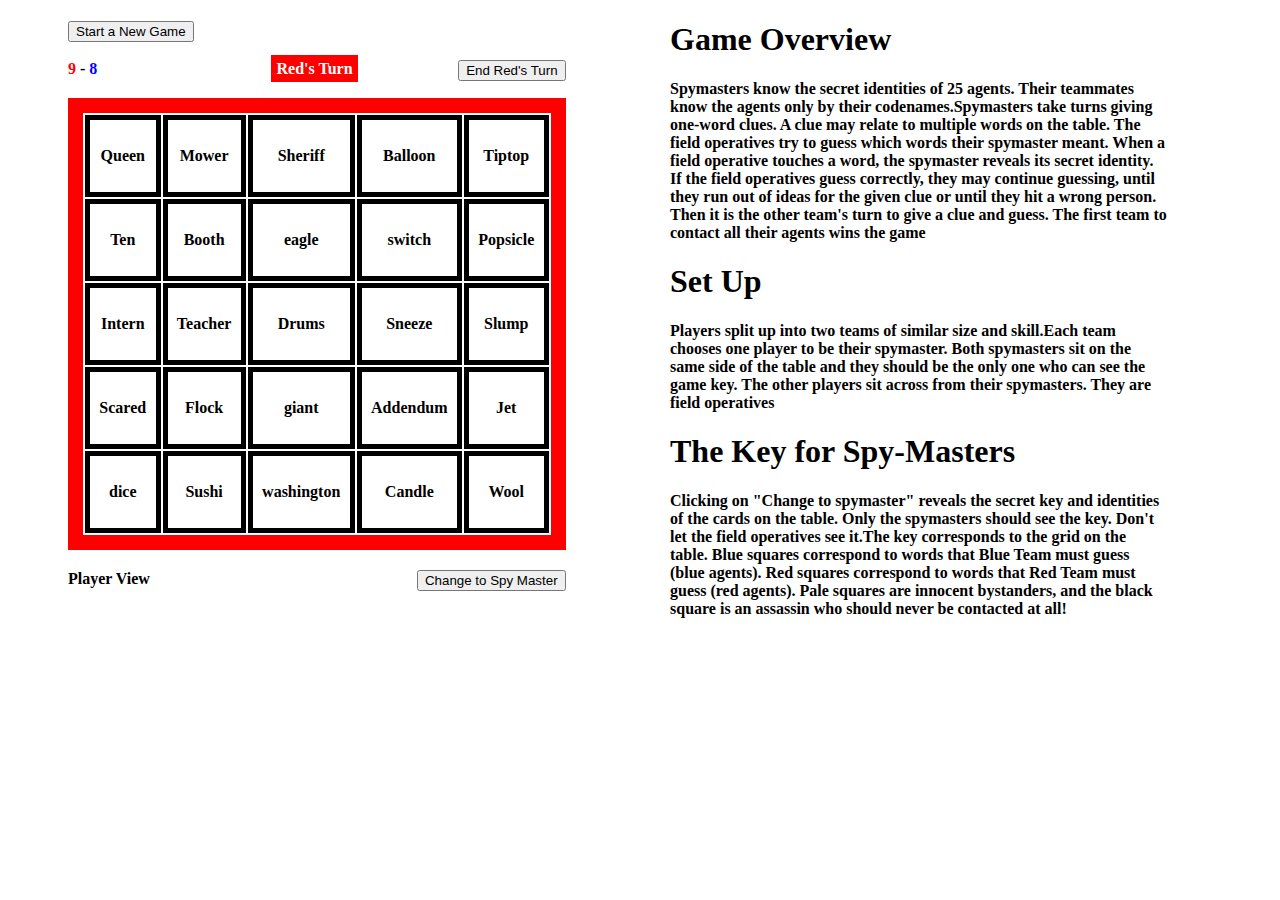
==== codenames.html @ 4686f3b9 "Update codenames.html" ====
<!DOCTYPE html PUBLIC "-//W3C//DTD XHTML 1.0 Strict//EN" "http://www.w3.org/TR/xhtml1/DTD/xhtml1-strict.dtd">
<?xml version="1.0" encoding="UTF-8" ?>
<html xmlns="http://www.w3.org/1999/xhtml" lang="en" xml:lang="en">
<head>
    <meta http-equiv="Content-Type" content="XMLCCLREQUEST,APPLINK,MPAGES_EVENT,CCLLINK" name="discern"/>
	
	<link href="css/codenames.css" rel="stylesheet" />
	<script src="js/jquery-1.9.1.js"></script>
	<script src="js/codenames.js"></script>
			
	</style>
</head>
<body>
	<div>
		<div class = "container">
			<button class="button" id="grid-generate" onclick="createGrid()" >Start a New Game</button><BR><BR>
			<div class="data-row"><span id="team1score"></span> - <span id="team2score"></span><span class="team-turn" id="teamturn"></span><button class = "end-turn" 		id="endturn" onclick="endTurn()"></button>
			</div> 
					<table class ="grid" id="tablegrid">
						<tbody>
							<tr>
								<td id="1"></td>
								<td id="2"></td>
								<td id="3"></td>
								<td id="4"></td>
								<td id="5"></td>
							</tr>
							<tr>
								<td id="6"></td>
								<td id="7"></td>
								<td id="8"></td>
								<td id="9"></td>
								<td id="10"></td>
							</tr>
							<tr>
								<td id="11"></td>
								<td id="12"></td>
								<td id="13"></td>
								<td id="14"></td>
								<td id="15"></td>
							</tr>
							<tr>
								<td id="16"></td>
								<td id="17"></td>
								<td id="18"></td>
								<td id="19"></td>
								<td id="20"></td>
							</tr>
							<tr>
								<td id="21"></td>
								<td id="22"></td>
								<td id="23"></td>
								<td id="24"></td>
								<td id="25"></td>
							</tr>
						</tbody>
					</table> 		
			<div class="data-row"><span  id="view-type">Player View</span>				
				<button class="end-turn" id="toggle-view" onclick="changeView()" >Change to Spy Master</button>
			</div>
		</div>
		
		<div class="rules">
			<h1>Game Overview</h1><p>Spymasters know the secret identities of 25 agents. Their teammates know the agents only by their
				codenames.Spymasters take turns giving one-word clues. A clue may relate to multiple words on the table. The field
				operatives try to guess which words their spymaster meant. When a field operative touches a word, the
				spymaster reveals its secret identity. If the field operatives guess correctly, they may continue guessing,
				until they run out of ideas for the given clue or until they hit a wrong person. Then it is the other team's
				turn to give a clue and guess. The first team to contact all their agents wins the game</p>
			<h1>Set Up</h1><p>Players split up into two teams of similar
				size and skill.Each team chooses one player to be
				their spymaster. Both spymasters sit on
				the same side of the table and they should be the only one who can see the game key. The other
				players sit across from their spymasters.
				They are field operatives</p>
			<h1>The Key for Spy-Masters</h1><p>Clicking on "Change to spymaster" reveals the secret key and identities of the cards on the table. Only the spymasters
				should see the key. Don't let the field operatives see it.The key corresponds to the grid on the table. Blue squares correspond to words that Blue Team must
				guess (blue agents). Red squares correspond to words that Red Team must guess (red agents). Pale
				squares are innocent bystanders, and the black square is an assassin who should never be contacted at all!</p>
		</div>	
	</div>

<script type="text/javascript">
    createGrid();
</script>
</body>
</html>
---- css/codenames.css ----
table {
  width: 100%;
}

td {
  width:10%;height:70px;
  border: 5px solid black;
  position: relative;
  text-align: center;
  font-weight:bold;
}



		
div {font-weight:bold;padding-left:20px;}
.container{width:40%;float:left;}
.grid {border-width:15px;border-style: solid; margin:20px;}
.button{margin-left:20px;}
.first-color{background-color:#F00;}
.second-color{background-color:#00F;}
.default-color td {background-color:#FFF;}
.neutral-color {background-color:#B0ADAD;}
.assassign-color {background-color:#7CFC00;}
.end-turn{float:right;}
.team-turn{text-align:center;margin-left:35%;color:#FFF;font-weight:bold;padding: 5px;}
.data-row{margin-right:-20px;}
.center{text-align:center;color:#FFF;font-weight:bold;padding: 5px;}
.rules {margin-left:50%;width:40%;}
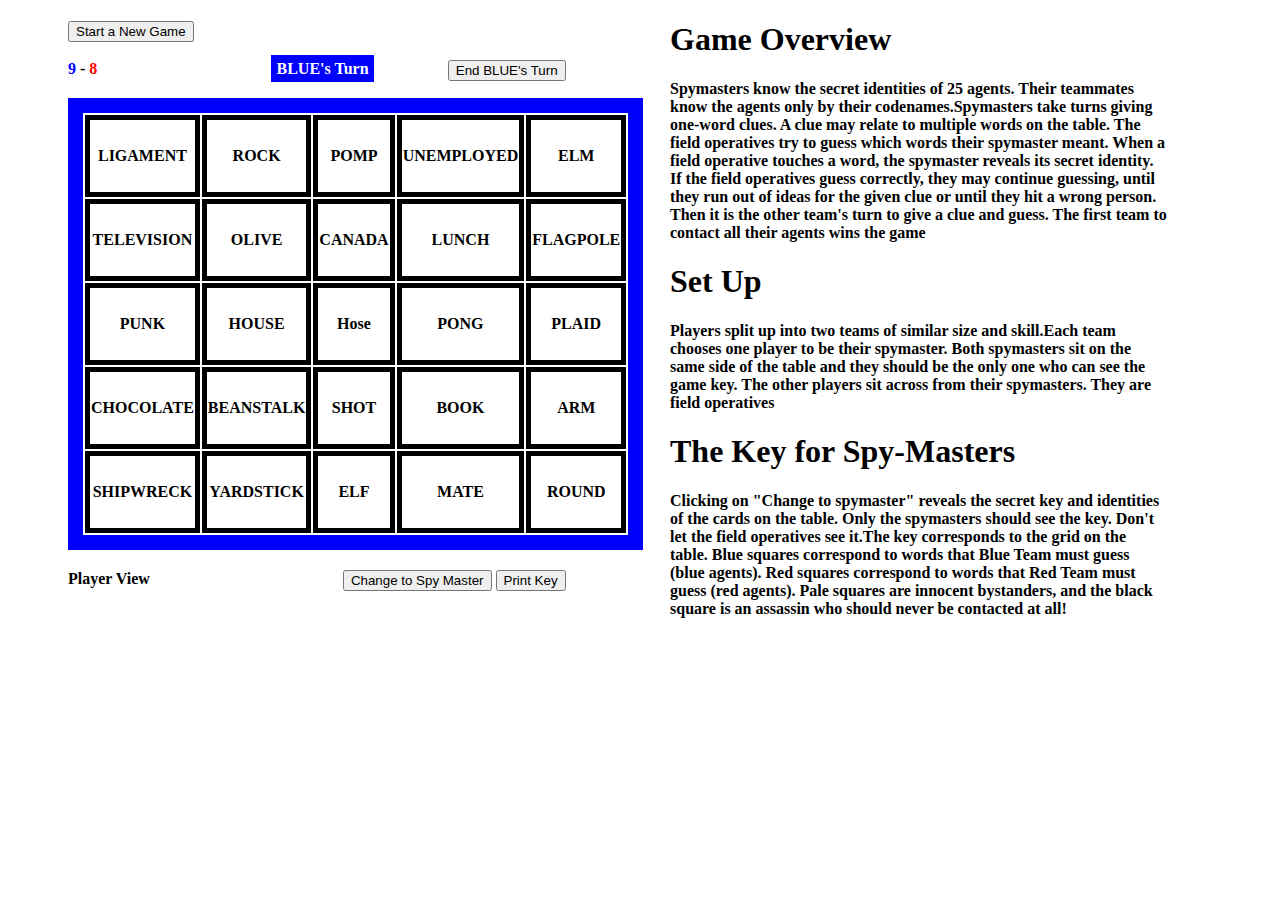
==== commit 2df0a8d0: "Update codenames.html" ====
--- a/codenames.html
+++ b/codenames.html
@@ -56,8 +56,12 @@
 						</tbody>
 					</table> 		
 			<div class="data-row"><span  id="view-type">Player View</span>				
-				<button class="end-turn" id="toggle-view" onclick="changeView()" >Change to Spy Master</button>
+				<span class="end-turn">
+					<button id="toggle-view" onclick="changeView()" >Change to Spy Master</button>
+					<button onclick="printKey()">Print Key</button>
+				</span>
 			</div>
+			
 		</div>
 		
 		<div class="rules">
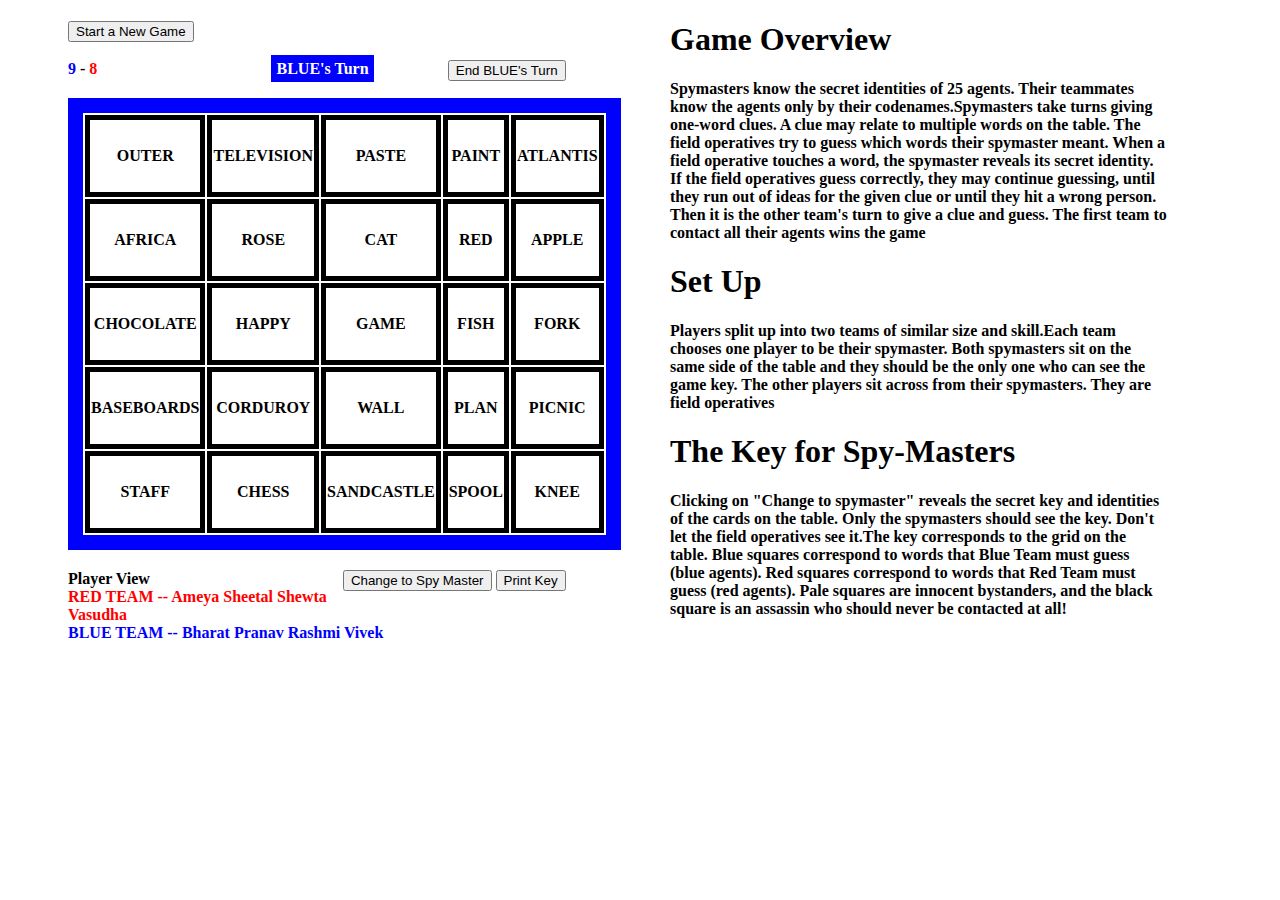
==== commit 211d64e7: "Update codenames.html" ====
--- a/codenames.html
+++ b/codenames.html
@@ -61,6 +61,8 @@
 					<button onclick="printKey()">Print Key</button>
 				</span>
 			</div>
+			<div style="color:red;font-weight:bold;">RED TEAM -- Ameya  Sheetal  Shewta  Vasudha</div>
+			<div style="color:blue;font-weight:bold;">BLUE TEAM -- Bharat  Pranav   Rashmi   Vivek</div>
 			
 		</div>
 		
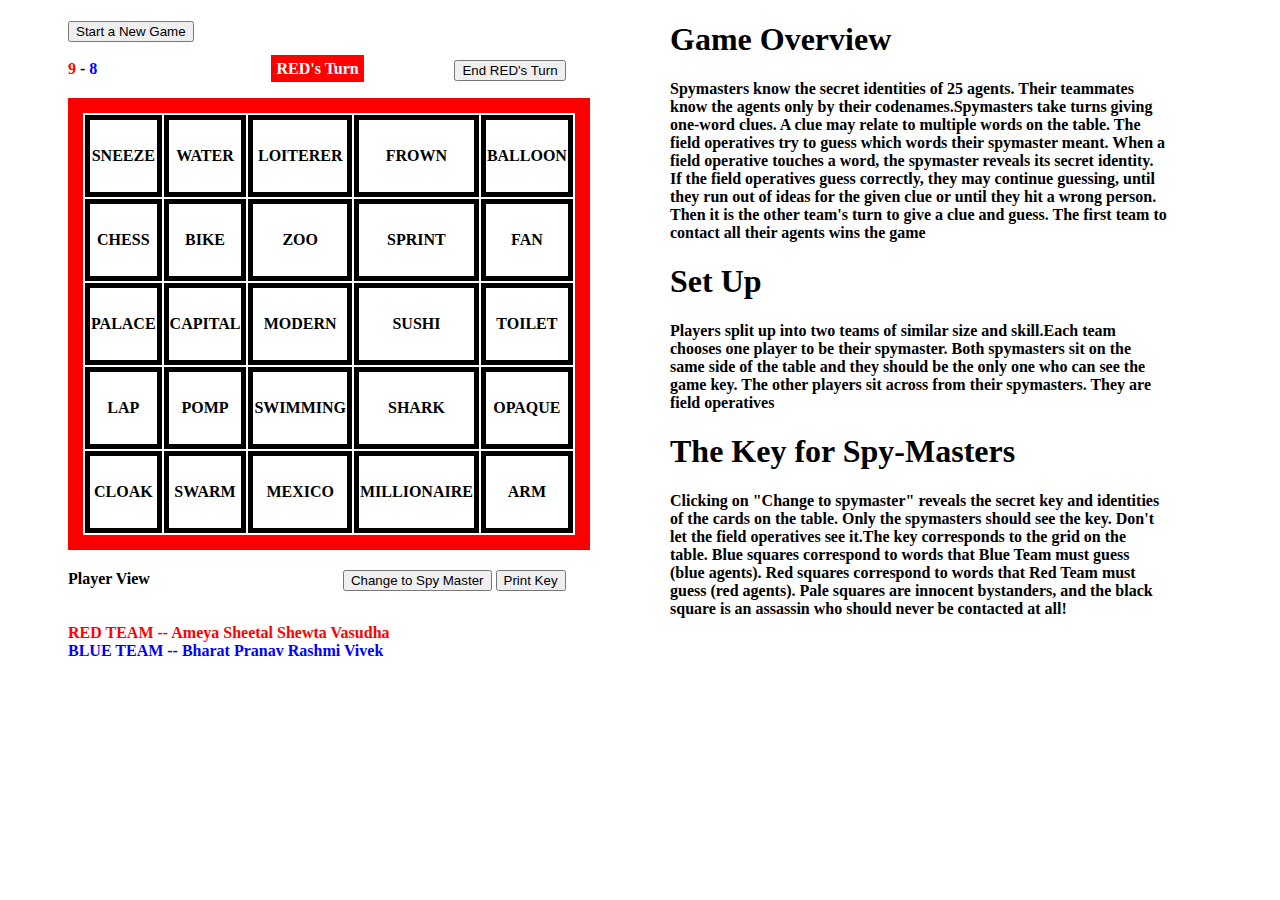
==== commit 43b18f78: "Update codenames.html" ====
--- a/codenames.html
+++ b/codenames.html
@@ -60,7 +60,7 @@
 					<button id="toggle-view" onclick="changeView()" >Change to Spy Master</button>
 					<button onclick="printKey()">Print Key</button>
 				</span>
-			</div>
+			</div><br><br>
 			<div style="color:red;font-weight:bold;">RED TEAM -- Ameya  Sheetal  Shewta  Vasudha</div>
 			<div style="color:blue;font-weight:bold;">BLUE TEAM -- Bharat  Pranav   Rashmi   Vivek</div>
 			
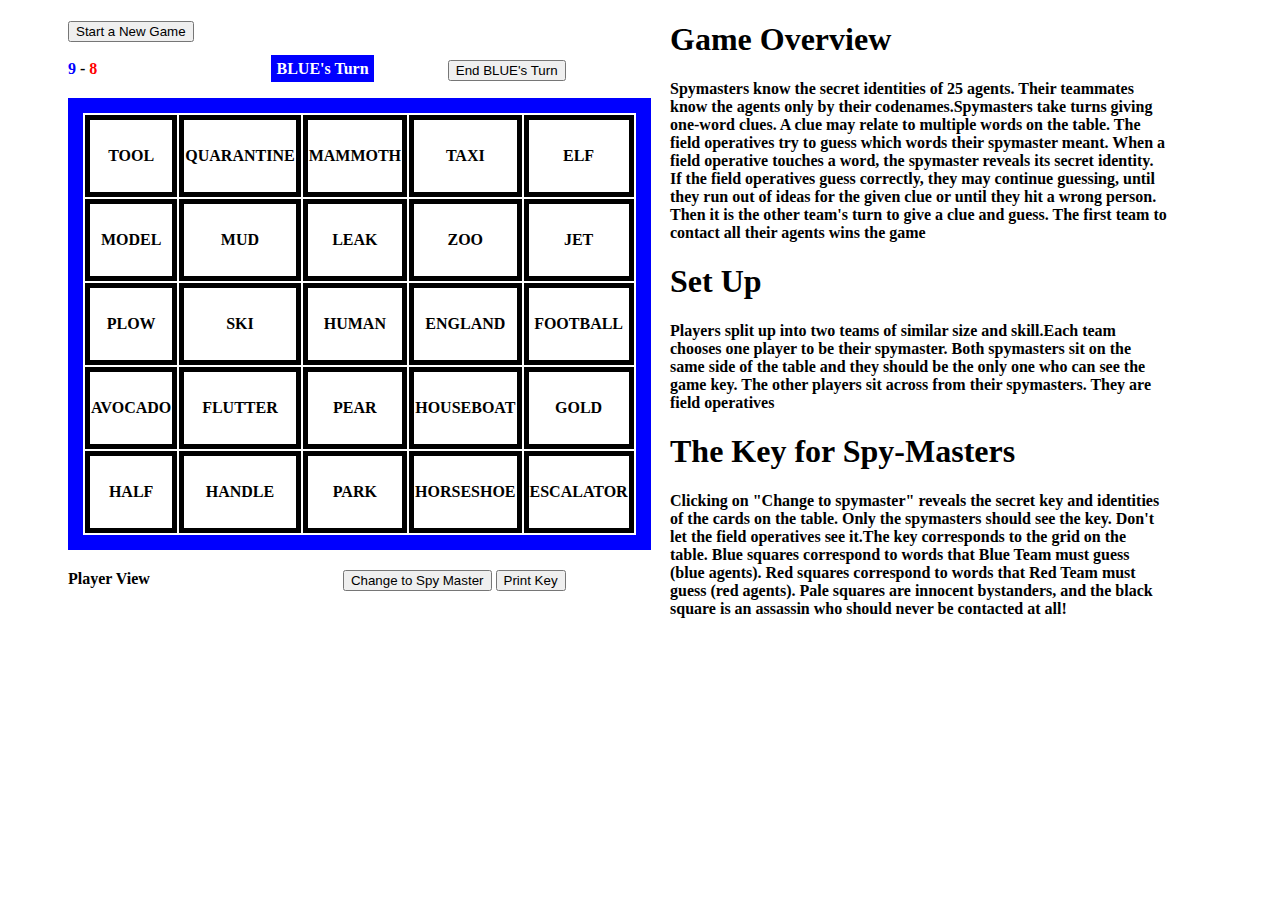
==== commit d07a093c: "Update codenames.html" ====
--- a/codenames.html
+++ b/codenames.html
@@ -60,10 +60,7 @@
 					<button id="toggle-view" onclick="changeView()" >Change to Spy Master</button>
 					<button onclick="printKey()">Print Key</button>
 				</span>
-			</div><br><br>
-			<div style="color:red;font-weight:bold;">RED TEAM -- Ameya  Sheetal  Shewta  Vasudha</div>
-			<div style="color:blue;font-weight:bold;">BLUE TEAM -- Bharat  Pranav   Rashmi   Vivek</div>
-			
+			</div>
 		</div>
 		
 		<div class="rules">
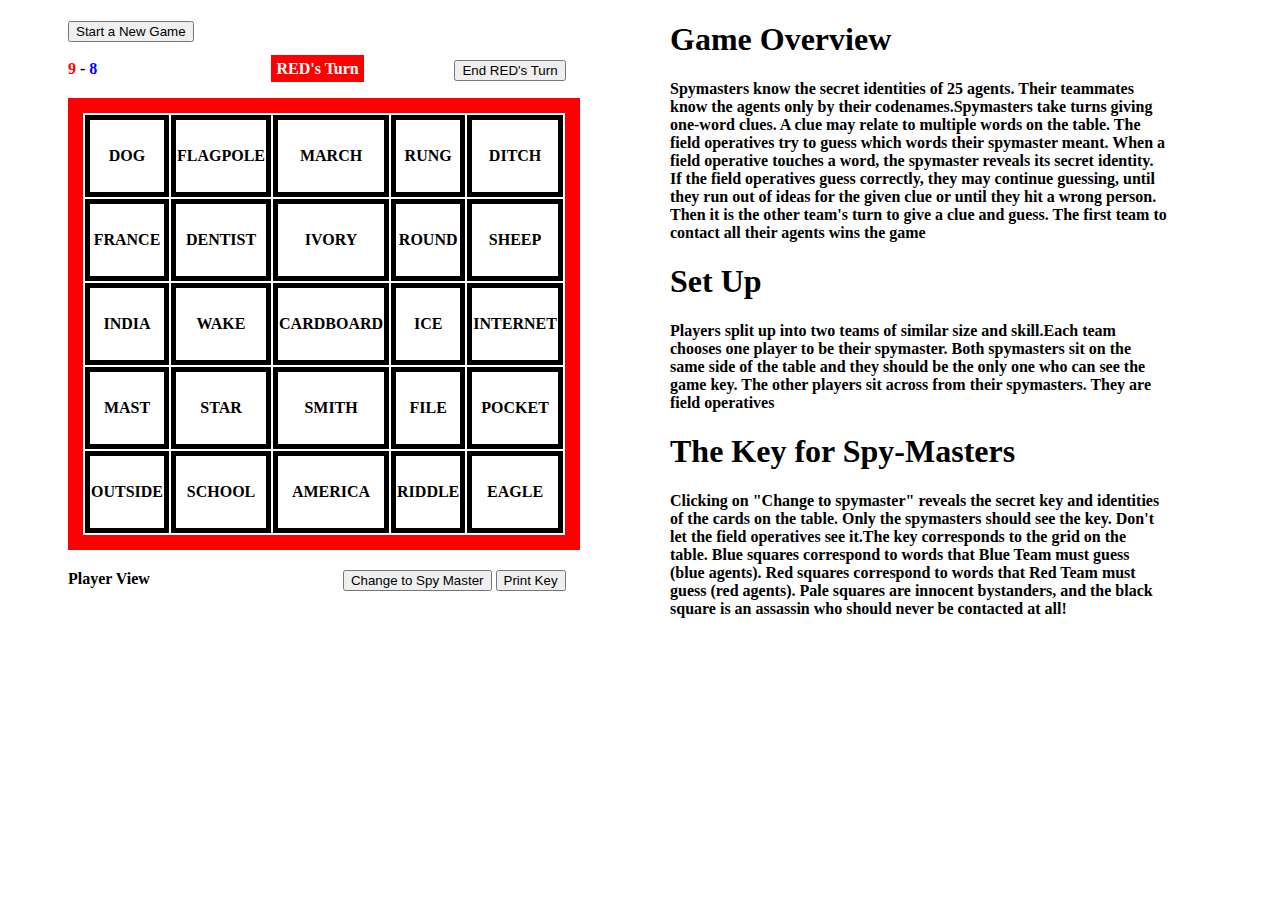
==== commit 61bf9d02: "Update codenames.html" ====
--- a/codenames.html
+++ b/codenames.html
@@ -10,7 +10,7 @@
 			
 	</style>
 </head>
-<body>
+<body class="background">
 	<div>
 		<div class = "container">
 			<button class="button" id="grid-generate" onclick="createGrid()" >Start a New Game</button><BR><BR>
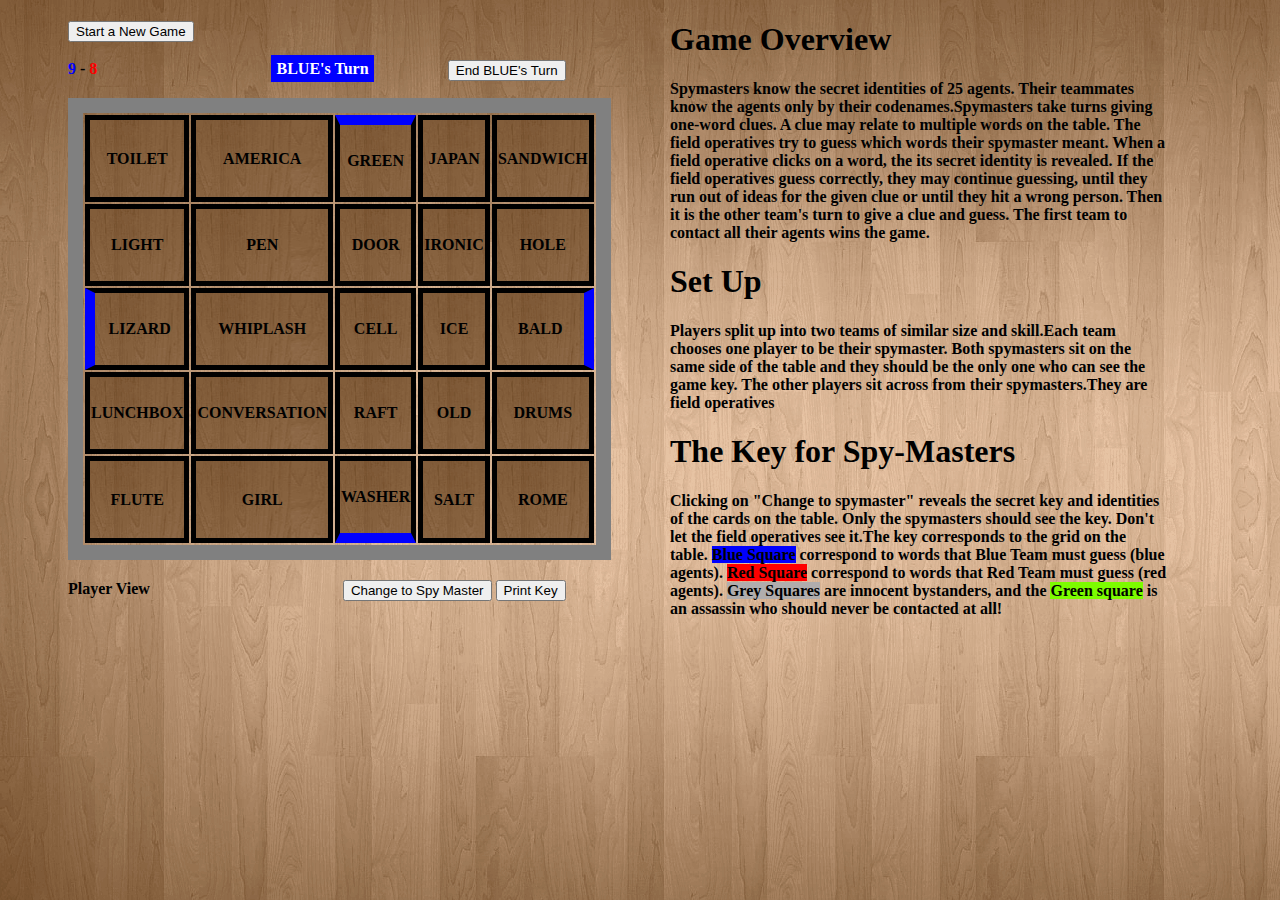
==== commit cc7e5198: "Update codenames.html" ====
--- a/codenames.html
+++ b/codenames.html
@@ -11,7 +11,7 @@
 	</style>
 </head>
 <body class="background">
-	<div>
+	<div >
 		<div class = "container">
 			<button class="button" id="grid-generate" onclick="createGrid()" >Start a New Game</button><BR><BR>
 			<div class="data-row"><span id="team1score"></span> - <span id="team2score"></span><span class="team-turn" id="teamturn"></span><button class = "end-turn" 		id="endturn" onclick="endTurn()"></button>
@@ -60,26 +60,21 @@
 					<button id="toggle-view" onclick="changeView()" >Change to Spy Master</button>
 					<button onclick="printKey()">Print Key</button>
 				</span>
-			</div>
+			</div>	
 		</div>
 		
 		<div class="rules">
 			<h1>Game Overview</h1><p>Spymasters know the secret identities of 25 agents. Their teammates know the agents only by their
 				codenames.Spymasters take turns giving one-word clues. A clue may relate to multiple words on the table. The field
-				operatives try to guess which words their spymaster meant. When a field operative touches a word, the
-				spymaster reveals its secret identity. If the field operatives guess correctly, they may continue guessing,
+				operatives try to guess which words their spymaster meant. When a field operative clicks on a word, the
+				its secret identity is revealed. If the field operatives guess correctly, they may continue guessing,
 				until they run out of ideas for the given clue or until they hit a wrong person. Then it is the other team's
-				turn to give a clue and guess. The first team to contact all their agents wins the game</p>
-			<h1>Set Up</h1><p>Players split up into two teams of similar
-				size and skill.Each team chooses one player to be
-				their spymaster. Both spymasters sit on
-				the same side of the table and they should be the only one who can see the game key. The other
-				players sit across from their spymasters.
-				They are field operatives</p>
+				turn to give a clue and guess. The first team to contact all their agents wins the game.</p>
+			<h1>Set Up</h1><p>Players split up into two teams of similar size and skill.Each team chooses one player to be
+				their spymaster. Both spymasters sit on the same side of the table and they should be the only one who can see the game key. The other
+				players sit across from their spymasters.They are field operatives</p>
 			<h1>The Key for Spy-Masters</h1><p>Clicking on "Change to spymaster" reveals the secret key and identities of the cards on the table. Only the spymasters
-				should see the key. Don't let the field operatives see it.The key corresponds to the grid on the table. Blue squares correspond to words that Blue Team must
-				guess (blue agents). Red squares correspond to words that Red Team must guess (red agents). Pale
-				squares are innocent bystanders, and the black square is an assassin who should never be contacted at all!</p>
+				should see the key. Don't let the field operatives see it.The key corresponds to the grid on the table. <span class="second-color">Blue Square</span> correspond to words that Blue Team must guess (blue agents). <span class="first-color">Red Square</span> correspond to words that Red Team must guess (red agents). <span class="neutral-color">Grey Squares</span> are innocent bystanders, and the <span class="assassign-color">Green square</span> is an assassin who should never be contacted at all!</p>
 		</div>	
 	</div>
 
--- a/css/codenames.css
+++ b/css/codenames.css
@@ -27,3 +27,4 @@
 .data-row{margin-right:-20px;}
 .center{text-align:center;color:#FFF;font-weight:bold;padding: 5px;}
 .rules {margin-left:50%;width:40%;}
+.background{background:url('../images/backgroundimg.png');no-repeat;}
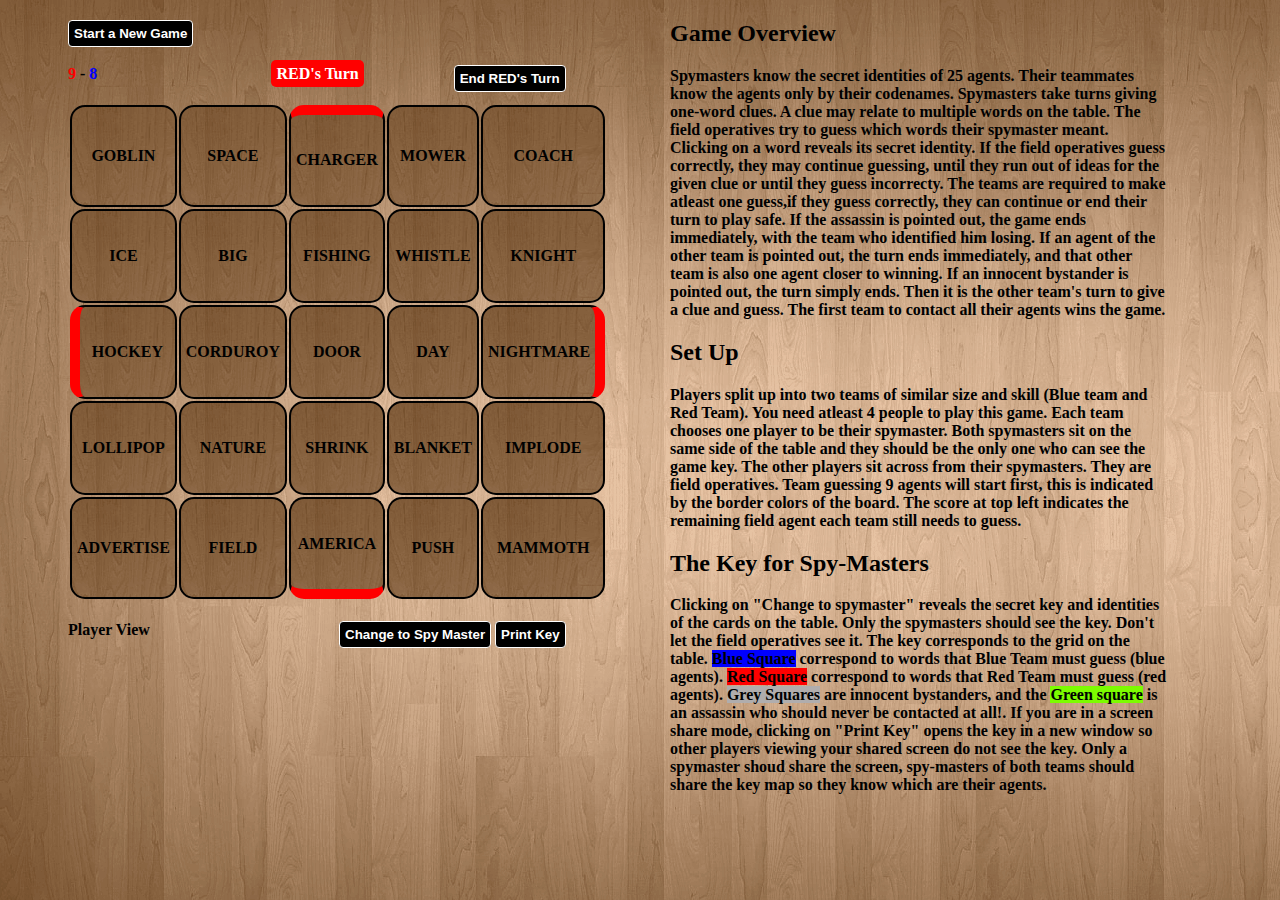
==== commit f60153c3: "Update codenames.html" ====
--- a/codenames.html
+++ b/codenames.html
@@ -64,18 +64,11 @@
 		</div>
 		
 		<div class="rules">
-			<h1>Game Overview</h1><p>Spymasters know the secret identities of 25 agents. Their teammates know the agents only by their
-				codenames.Spymasters take turns giving one-word clues. A clue may relate to multiple words on the table. The field
-				operatives try to guess which words their spymaster meant. When a field operative clicks on a word, the
-				its secret identity is revealed. If the field operatives guess correctly, they may continue guessing,
-				until they run out of ideas for the given clue or until they hit a wrong person. Then it is the other team's
-				turn to give a clue and guess. The first team to contact all their agents wins the game.</p>
-			<h1>Set Up</h1><p>Players split up into two teams of similar size and skill.Each team chooses one player to be
-				their spymaster. Both spymasters sit on the same side of the table and they should be the only one who can see the game key. The other
-				players sit across from their spymasters.They are field operatives</p>
-			<h1>The Key for Spy-Masters</h1><p>Clicking on "Change to spymaster" reveals the secret key and identities of the cards on the table. Only the spymasters
-				should see the key. Don't let the field operatives see it.The key corresponds to the grid on the table. <span class="second-color">Blue Square</span> correspond to words that Blue Team must guess (blue agents). <span class="first-color">Red Square</span> correspond to words that Red Team must guess (red agents). <span class="neutral-color">Grey Squares</span> are innocent bystanders, and the <span class="assassign-color">Green square</span> is an assassin who should never be contacted at all!</p>
-		</div>	
+			<h2>Game Overview</h2><p>Spymasters know the secret identities of 25 agents. Their teammates know the agents only by their codenames. Spymasters take turns giving one-word clues. A clue may relate to multiple words on the table. The field operatives try to guess which words their spymaster meant. Clicking on a word reveals its secret identity. If the field operatives guess correctly, they may continue guessing, until they run out of ideas for the given clue or until they guess incorrecty. The teams are required to make atleast one guess,if they guess correctly, they can continue or end their turn to play safe. If the assassin is pointed out, the game ends immediately, with the team who identified him losing. If an agent of the other team is pointed out, the turn ends immediately, and that other team is also one agent closer to winning. If an innocent bystander is pointed out, the turn simply ends. Then it is the other team's turn to give a clue and guess. The first team to contact all their agents wins the game.</p>
+			<h2>Set Up</h2><p>Players split up into two teams of similar size and skill (Blue team and Red Team). You need atleast 4 people to play this game. Each team chooses one player to be their spymaster. Both spymasters sit on the same side of the table and they should be the only one who can see the game key. The other players sit across from their spymasters. They are field operatives. Team guessing 9 agents will start first, this is indicated by the border colors of the board. The score at top left indicates the remaining field agent each team still needs to guess.</p>
+			<h2>The Key for Spy-Masters</h2><p>Clicking on "Change to spymaster" reveals the secret key and identities of the cards on the table. Only the spymasters
+				should see the key. Don't let the field operatives see it. The key corresponds to the grid on the table. <span class="second-color">Blue Square</span> correspond to words that Blue Team must guess (blue agents). <span class="first-color">Red Square</span> correspond to words that Red Team must guess (red agents). <span class="neutral-color">Grey Squares</span> are innocent bystanders, and the <span class="assassign-color">Green square</span> is an assassin who should never be contacted at all!. If you are in a screen share mode, clicking on "Print Key" opens the key in a new window so other players viewing your shared screen do not see the key. Only a spymaster shoud share the screen, spy-masters of both teams should share the key map so they know which are their agents.</p>
+		</div>
 	</div>
 
 <script type="text/javascript">
--- a/css/codenames.css
+++ b/css/codenames.css
@@ -3,19 +3,29 @@
 }
 
 td {
-  width:10%;height:70px;
-  border: 5px solid black;
+  width:20%;height:90px;
+  border: 2px solid;
   position: relative;
   text-align: center;
-  font-weight:bold;
+  font-weight:bold;  
+  border-radius:15px;
+  padding:0px 5px;
 }
 
 
-
+.background{background:url('../images/backgroundimg.png')no-repeat;}
 		
 div {font-weight:bold;padding-left:20px;}
+button {border-radius:5px;text-decoration: none;
+	font-weight:bold;
+	background:#000;
+	color: white;
+	padding: 5px 5px;	
+	border: 1px solid; 
+	border-radius: 4px;
+	}
 .container{width:40%;float:left;}
-.grid {border-width:15px;border-style: solid; margin:20px;}
+.grid {border-width:0px;border-style: solid1; margin:20px;}
 .button{margin-left:20px;}
 .first-color{background-color:#F00;}
 .second-color{background-color:#00F;}
@@ -23,8 +33,7 @@
 .neutral-color {background-color:#B0ADAD;}
 .assassign-color {background-color:#7CFC00;}
 .end-turn{float:right;}
-.team-turn{text-align:center;margin-left:35%;color:#FFF;font-weight:bold;padding: 5px;}
+.team-turn{text-align:center;margin-left:35%;color:#FFF;font-weight:bold;padding: 5px;border-radius:5px;}
 .data-row{margin-right:-20px;}
 .center{text-align:center;color:#FFF;font-weight:bold;padding: 5px;}
 .rules {margin-left:50%;width:40%;}
-.background{background:url('../images/backgroundimg.png');no-repeat;}
